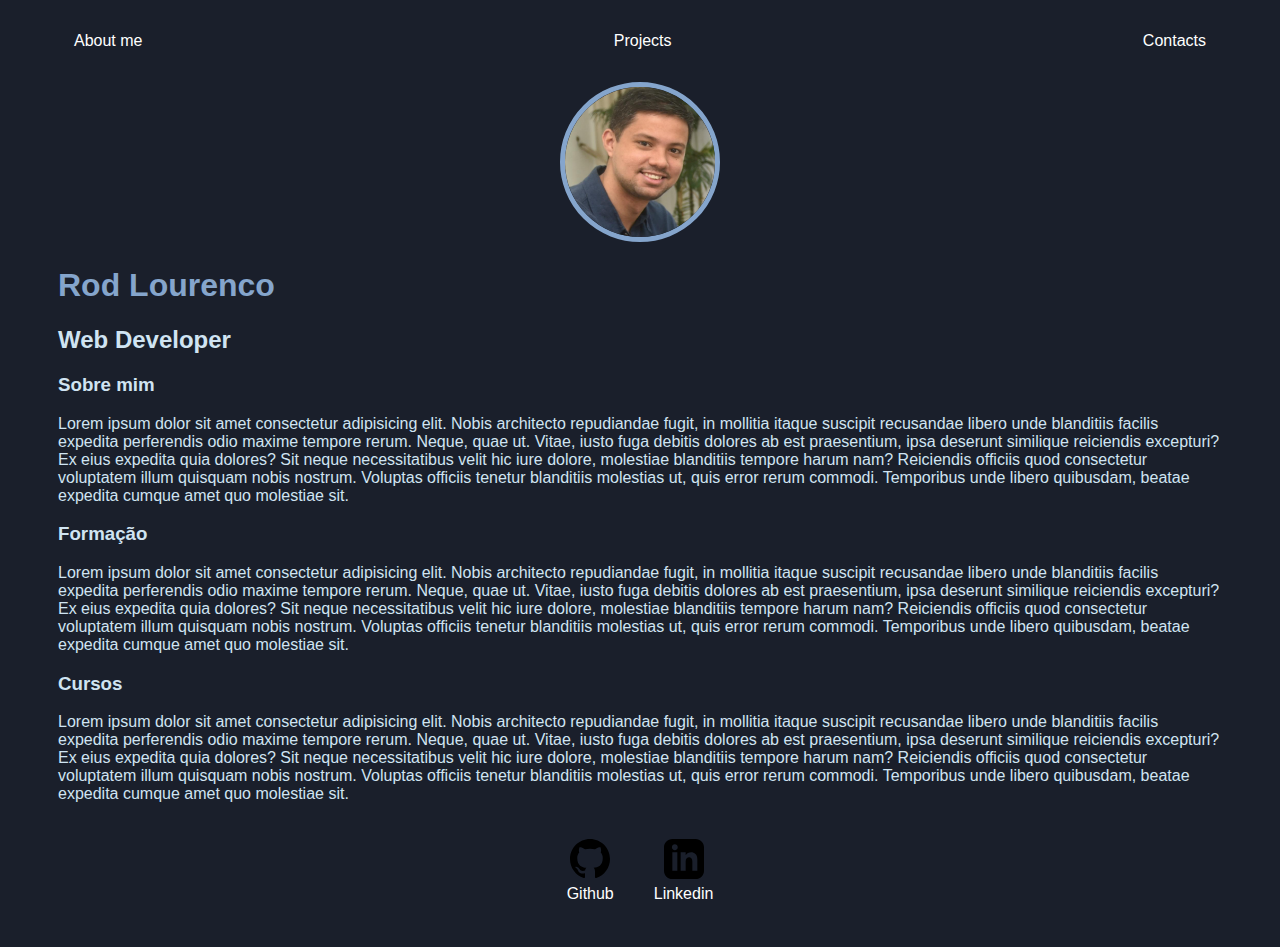
==== index.html @ d5538dc8 "commit inicial" ====
<!DOCTYPE html>
<html lang="en">
<head>
    <meta charset="UTF-8">
    <meta http-equiv="X-UA-Compatible" content="IE=edge">
    <meta name="viewport" content="width=device-width, initial-scale=1.0">
    <title>Rod Lourenco</title>
    <link rel="stylesheet" href="index.css">
</head>
<body> 

    <!--nav = Navigation element 
    ul = List of elements
    li = item of the list 
    -->
    <div class="container">
        <nav> 
            <ul>
                <li>
                    <a href="about.html">About me</a>
                </li>
                <li>
                    <a href="projects.html">Projects</a>
                </li>
                <li>
                    <a href="contact.html">Contacts</a>
                </li>
            </ul>
        </nav>  
        
        <header>
            <div class="center"> 
                <img src="image/profile photo.png" alt="Profile photo">
            </div>
            <h1>Rod Lourenco</h1>
            <h2>Web Developer</h2> 
        </header>
        
        <main>
            <section>
                <h3>
                    Sobre mim
                </h3>
                <p>Lorem ipsum dolor sit amet consectetur adipisicing elit. Nobis architecto repudiandae fugit, in mollitia itaque suscipit recusandae libero unde blanditiis facilis expedita perferendis odio maxime tempore rerum. Neque, quae ut.
                Vitae, iusto fuga debitis dolores ab est praesentium, ipsa deserunt similique reiciendis excepturi? Ex eius expedita quia dolores? Sit neque necessitatibus velit hic iure dolore, molestiae blanditiis tempore harum nam?
                Reiciendis officiis quod consectetur voluptatem illum quisquam nobis nostrum. Voluptas officiis tenetur blanditiis molestias ut, quis error rerum commodi. Temporibus unde libero quibusdam, beatae expedita cumque amet quo molestiae sit.</p>
            </section>
            <section>
                <h3>
                    Formação
                </h3>
                <p>Lorem ipsum dolor sit amet consectetur adipisicing elit. Nobis architecto repudiandae fugit, in mollitia itaque suscipit recusandae libero unde blanditiis facilis expedita perferendis odio maxime tempore rerum. Neque, quae ut.
                Vitae, iusto fuga debitis dolores ab est praesentium, ipsa deserunt similique reiciendis excepturi? Ex eius expedita quia dolores? Sit neque necessitatibus velit hic iure dolore, molestiae blanditiis tempore harum nam?
                Reiciendis officiis quod consectetur voluptatem illum quisquam nobis nostrum. Voluptas officiis tenetur blanditiis molestias ut, quis error rerum commodi. Temporibus unde libero quibusdam, beatae expedita cumque amet quo molestiae sit.</p>
            </section>
            <section>
                <h3>
                    Cursos
                </h3>
                <p>Lorem ipsum dolor sit amet consectetur adipisicing elit. Nobis architecto repudiandae fugit, in mollitia itaque suscipit recusandae libero unde blanditiis facilis expedita perferendis odio maxime tempore rerum. Neque, quae ut.
                Vitae, iusto fuga debitis dolores ab est praesentium, ipsa deserunt similique reiciendis excepturi? Ex eius expedita quia dolores? Sit neque necessitatibus velit hic iure dolore, molestiae blanditiis tempore harum nam?
                Reiciendis officiis quod consectetur voluptatem illum quisquam nobis nostrum. Voluptas officiis tenetur blanditiis molestias ut, quis error rerum commodi. Temporibus unde libero quibusdam, beatae expedita cumque amet quo molestiae sit.</p>
            </section>
        </main>
        
        <footer>
            <a href="https://github.com/" target="_blank" rel="noopener noreferrer"> <img src="image/iconmonstr-github-1.svg.svg" alt="Github">
            <p>Github</p>
        
            <a href="https://www.linkedin.com/" target="_blank" rel="noopener noreferrer"><img src="image/iconmonstr-linkedin-3.svg" alt="Linkedin">
            <p>Linkedin</p>
        </a>
        </footer>
    </div>


</body>
</html>
---- index.css ----
body{
    color: #D0E4F2;
    background-color: #1A1F2B;
    font-family: Arial, Helvetica, sans-serif;
}
ul{
    display: flex;
    justify-content: space-between;
    list-style-type: none;
    align-items: center;
    padding: 16px;

}
a{
    color: white;
    text-decoration: none;
}
header img{
    width: 150px;
    height: 150px;
    border-radius: 50%;
    border: 5px solid #85A5CC;
}
.center{
    text-align: center;
}
h1{
    color: #85A5CC;
}

footer img
{
    height: 40x;
    width: 40px;

  }
footer{
    display: flex;
    justify-content: center;
}
footer a {
    margin: 20px;
    text-align: center;
}

footer p {
    margin-top: 2px;
    text-align: left;
}
.container{
    padding: 0px 50px;
}

nav a:hover {
color: #4A6491;
}
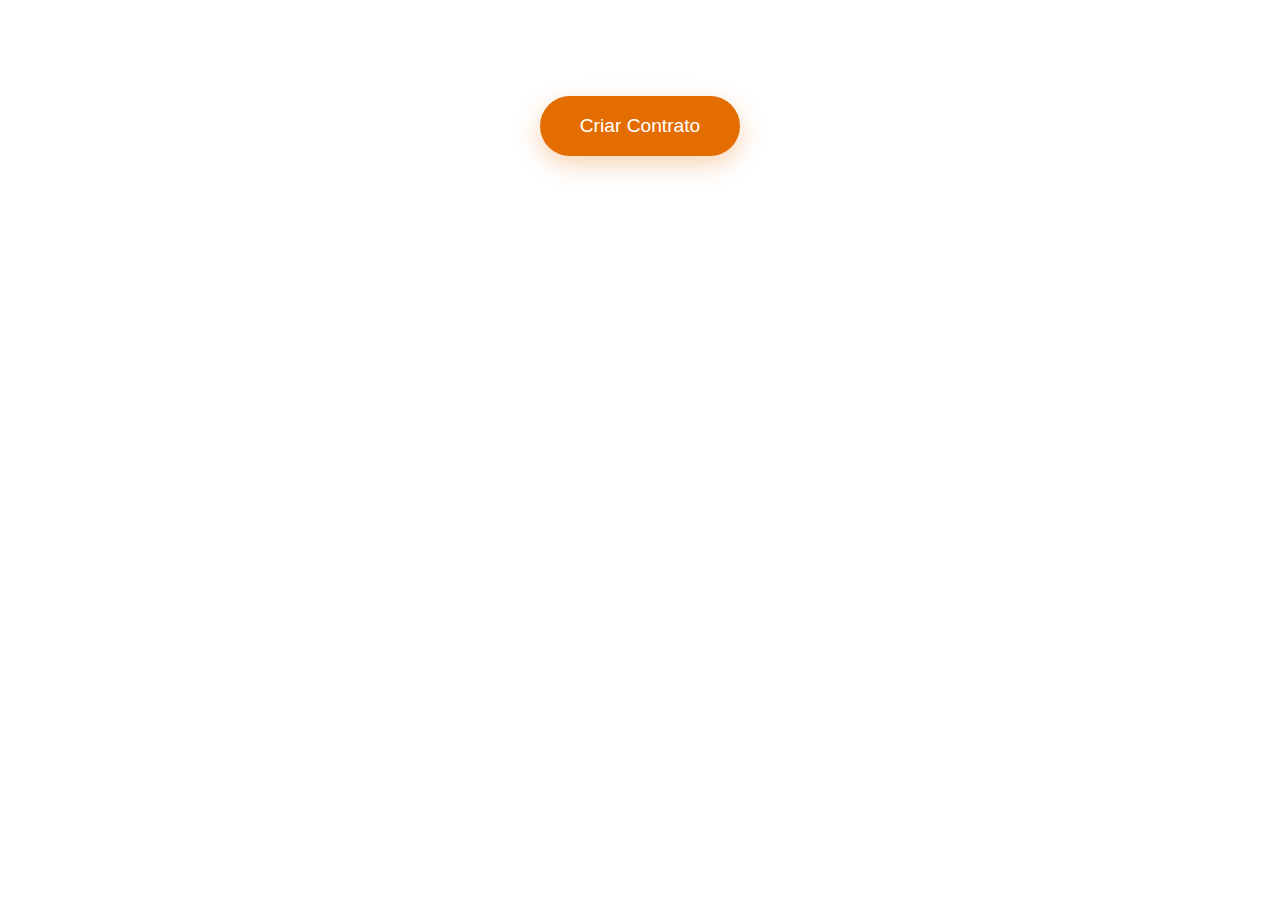
==== commit 839d91ec: "Update index.html" ====
--- a/index.html
+++ b/index.html
@@ -1,78 +1,328 @@
 <!DOCTYPE html>
-<html lang="en">
+<html lang="pt-BR">
 <head>
-    <meta charset="UTF-8">
-    <meta http-equiv="X-UA-Compatible" content="IE=edge">
-    <meta name="viewport" content="width=device-width, initial-scale=1.0">
-    <title>Rod Lourenco</title>
-    <link rel="stylesheet" href="index.css">
+  <meta charset="UTF-8">
+  <meta name="viewport" content="width=device-width, initial-scale=1.0">
+  <title>Contratos Inteligentes | Fintech</title>
+  <link href="https://fonts.googleapis.com/css2?family=Poppins:wght@400;500;600&display=swap" rel="stylesheet">
+  <style>
+    * {
+      box-sizing: border-box;
+      margin: 0;
+      padding: 0;
+    }
+    body {
+      font-family: 'Poppins', sans-serif;
+      min-height: 100vh;
+      background: #ffffff;
+      color: #333;
+      display: flex;
+      flex-direction: column;
+      align-items: center;
+      padding: 2rem;
+    }
+    .main-button {
+      background: #E36D00;
+      border: none;
+      color: #fff;
+      padding: 1.2rem 2.5rem;
+      border-radius: 50px;
+      font-size: 1.2rem;
+      cursor: pointer;
+      transition: all 0.3s ease;
+      margin-top: 4rem;
+      box-shadow: 0 8px 24px rgba(227, 109, 0, 0.3);
+    }
+    .main-button:hover {
+      background: #FF7F00;
+      transform: translateY(-2px);
+      box-shadow: 0 12px 32px rgba(227, 109, 0, 0.4);
+    }
+    .modal {
+      display: none;
+      position: fixed;
+      top: 0;
+      left: 0;
+      width: 100%;
+      height: 100%;
+      background: rgba(0, 0, 0, 0.6);
+      backdrop-filter: blur(5px);
+      justify-content: center;
+      align-items: center;
+    }
+    .modal-content {
+      background: #ffffff;
+      padding: 2rem;
+      border-radius: 25px;
+      width: 90%;
+      max-width: 400px;
+      box-shadow: 0 8px 32px rgba(0, 0, 0, 0.1);
+      animation: fadeIn 0.5s ease;
+    }
+    @keyframes fadeIn {
+      from { opacity: 0; }
+      to { opacity: 1; }
+    }
+    .contract-option {
+      background: #f8f8f8;
+      border: 2px solid #eee;
+      width: 100%;
+      padding: 1.5rem;
+      margin: 0.5rem 0;
+      border-radius: 15px;
+      color: #333;
+      font-size: 1rem;
+      cursor: pointer;
+      transition: all 0.3s ease;
+    }
+    .contract-option:hover {
+      background: #fff;
+      border-color: #E36D00;
+    }
+    .disabled {
+      background: #f8f8f8;
+      color: #999;
+      cursor: not-allowed;
+    }
+    .form-step {
+      display: none;
+      background: #fff;
+      padding: 2rem;
+      border-radius: 25px;
+      width: 90%;
+      max-width: 600px;
+      margin: 1rem 0;
+      box-shadow: 0 4px 24px rgba(0, 0, 0, 0.1);
+    }
+    .form-step.active {
+      display: block;
+    }
+    label {
+      display: block;
+      margin-bottom: 0.5rem;
+      font-weight: 500;
+      color: #666;
+    }
+    input {
+      width: 100%;
+      padding: 1rem;
+      margin: 1rem 0;
+      background: #f8f8f8;
+      border: 2px solid #eee;
+      border-radius: 12px;
+      color: #333;
+      font-size: 1rem;
+      transition: all 0.3s ease;
+    }
+    input:focus {
+      border-color: #E36D00;
+      outline: none;
+    }
+    input:read-only {
+      background: #f0f0f0;
+    }
+    button[onclick*="nextStep"], button[onclick*="createDocument"] {
+      background: #E36D00;
+      color: #fff;
+      border: none;
+      padding: 1rem 2rem;
+      border-radius: 12px;
+      float: right;
+      cursor: pointer;
+      transition: all 0.3s ease;
+    }
+    button[onclick*="nextStep"]:hover, button[onclick*="createDocument"]:hover {
+      background: #FF7F00;
+    }
+    .document-container {
+      background: #fff;
+      padding: 2rem;
+      border-radius: 25px;
+      width: 90%;
+      max-width: 800px;
+      margin: 2rem 0;
+      display: none;
+      box-shadow: 0 4px 24px rgba(0, 0, 0, 0.1);
+    }
+    .typing-animation {
+      color: #333;
+      line-height: 1.6;
+      font-size: 1rem;
+      border-right: 2px solid #E36D00;
+      white-space: pre-wrap;
+      overflow: hidden;
+      animation: typing 3s steps(40) 1s forwards,
+                 blink-caret 0.75s step-end infinite;
+    }
+    @keyframes typing {
+      from { width: 0; }
+      to { width: 100%; }
+    }
+    @keyframes blink-caret {
+      from, to { border-color: transparent; }
+      50% { border-color: #E36D00; }
+    }
+    .send-button {
+      background: #E36D00;
+      color: #fff;
+      border: none;
+      padding: 1.2rem 2.5rem;
+      border-radius: 50px;
+      font-size: 1.1rem;
+      cursor: pointer;
+      transition: all 0.3s ease;
+      margin: 2rem 0;
+      box-shadow: 0 4px 16px rgba(227, 109, 0, 0.3);
+    }
+    .send-button:hover {
+      background: #FF7F00;
+      transform: translateY(-2px);
+    }
+    .boletos-container {
+      background: #fff;
+      padding: 2rem;
+      border-radius: 25px;
+      width: 90%;
+      max-width: 800px;
+      margin: 2rem 0;
+      box-shadow: 0 4px 24px rgba(0, 0, 0, 0.1);
+      display: none;
+    }
+    .boletos-container h2 {
+      margin-bottom: 1rem;
+      text-align: center;
+      color: #333;
+    }
+    .boleto {
+      background: #f8f8f8;
+      padding: 1.5rem;
+      border-radius: 15px;
+      margin: 1rem 0;
+      transition: all 0.3s ease;
+      border-left: 4px solid #E36D00;
+    }
+    .boleto:hover {
+      transform: translateX(8px);
+    }
+  </style>
 </head>
-<body> 
-
-    <!--nav = Navigation element 
-    ul = List of elements
-    li = item of the list 
-    -->
-    <div class="container">
-        <nav> 
-            <ul>
-                <li>
-                    <a href="about.html">About me</a>
-                </li>
-                <li>
-                    <a href="projects.html">Projects</a>
-                </li>
-                <li>
-                    <a href="contact.html">Contacts</a>
-                </li>
-            </ul>
-        </nav>  
-        
-        <header>
-            <div class="center"> 
-                <img src="image/profile photo.png" alt="Profile photo">
-            </div>
-            <h1>Rod Lourenco</h1>
-            <h2>Web Developer</h2> 
-        </header>
-        
-        <main>
-            <section>
-                <h3>
-                    Sobre mim
-                </h3>
-                <p>Lorem ipsum dolor sit amet consectetur adipisicing elit. Nobis architecto repudiandae fugit, in mollitia itaque suscipit recusandae libero unde blanditiis facilis expedita perferendis odio maxime tempore rerum. Neque, quae ut.
-                Vitae, iusto fuga debitis dolores ab est praesentium, ipsa deserunt similique reiciendis excepturi? Ex eius expedita quia dolores? Sit neque necessitatibus velit hic iure dolore, molestiae blanditiis tempore harum nam?
-                Reiciendis officiis quod consectetur voluptatem illum quisquam nobis nostrum. Voluptas officiis tenetur blanditiis molestias ut, quis error rerum commodi. Temporibus unde libero quibusdam, beatae expedita cumque amet quo molestiae sit.</p>
-            </section>
-            <section>
-                <h3>
-                    Formação
-                </h3>
-                <p>Lorem ipsum dolor sit amet consectetur adipisicing elit. Nobis architecto repudiandae fugit, in mollitia itaque suscipit recusandae libero unde blanditiis facilis expedita perferendis odio maxime tempore rerum. Neque, quae ut.
-                Vitae, iusto fuga debitis dolores ab est praesentium, ipsa deserunt similique reiciendis excepturi? Ex eius expedita quia dolores? Sit neque necessitatibus velit hic iure dolore, molestiae blanditiis tempore harum nam?
-                Reiciendis officiis quod consectetur voluptatem illum quisquam nobis nostrum. Voluptas officiis tenetur blanditiis molestias ut, quis error rerum commodi. Temporibus unde libero quibusdam, beatae expedita cumque amet quo molestiae sit.</p>
-            </section>
-            <section>
-                <h3>
-                    Cursos
-                </h3>
-                <p>Lorem ipsum dolor sit amet consectetur adipisicing elit. Nobis architecto repudiandae fugit, in mollitia itaque suscipit recusandae libero unde blanditiis facilis expedita perferendis odio maxime tempore rerum. Neque, quae ut.
-                Vitae, iusto fuga debitis dolores ab est praesentium, ipsa deserunt similique reiciendis excepturi? Ex eius expedita quia dolores? Sit neque necessitatibus velit hic iure dolore, molestiae blanditiis tempore harum nam?
-                Reiciendis officiis quod consectetur voluptatem illum quisquam nobis nostrum. Voluptas officiis tenetur blanditiis molestias ut, quis error rerum commodi. Temporibus unde libero quibusdam, beatae expedita cumque amet quo molestiae sit.</p>
-            </section>
-        </main>
-        
-        <footer>
-            <a href="https://github.com/" target="_blank" rel="noopener noreferrer"> <img src="image/iconmonstr-github-1.svg.svg" alt="Github">
-            <p>Github</p>
-        
-            <a href="https://www.linkedin.com/" target="_blank" rel="noopener noreferrer"><img src="image/iconmonstr-linkedin-3.svg" alt="Linkedin">
-            <p>Linkedin</p>
-        </a>
-        </footer>
+<body>
+  <!-- Rest of the HTML remains exactly the same -->
+  <button class="main-button" onclick="showModal()">Criar Contrato</button>
+
+  <div id="modal" class="modal" onclick="closeModal(event)">
+    <div class="modal-content">
+      <button class="contract-option" onclick="selectContract('rent')">Contrato de Locação</button>
+      <button class="contract-option disabled">Contrato de Empréstimo (Em Breve)</button>
     </div>
-
-
+  </div>
+
+  <div id="formStep1" class="form-step">
+    <label>Endereço do Imóvel:</label>
+    <input type="text" value="Av. Paulista, 1000 - São Paulo/SP" readonly>
+    <button onclick="nextStep(1)">Próximo</button>
+  </div>
+
+  <div id="formStep2" class="form-step">
+    <label>Valor do Aluguel Mensal:</label>
+    <input type="text" value="R$ 3.500,00" readonly>
+    <button onclick="nextStep(2)">Próximo</button>
+  </div>
+
+  <div id="formStep3" class="form-step">
+    <label>Duração do Contrato (meses):</label>
+    <input type="text" value="24" readonly>
+    <button onclick="nextStep(3)">Próximo</button>
+  </div>
+
+  <div id="formStep4" class="form-step">
+    <label>Nome do Locador:</label>
+    <input type="text" value="Maria da Silva" readonly>
+    <button onclick="createDocument()">Gerar Contrato</button>
+  </div>
+
+  <div class="document-container" id="documentContainer">
+    <div class="typing-animation" id="contractContent"></div>
+  </div>
+
+  <div class="boletos-container" id="boletosContainer">
+    <h2>Boletos Gerados</h2>
+    <div id="boletosList"></div>
+  </div>
+
+  <button class="send-button" id="sendButton" style="display: none;">Enviar para Assinatura</button>
+
+  <!-- JavaScript remains exactly the same -->
+  <script>
+    function showModal() {
+      document.getElementById('modal').style.display = 'flex';
+    }
+
+    function closeModal(event) {
+      if (event.target.id === 'modal') {
+        document.getElementById('modal').style.display = 'none';
+      }
+    }
+
+    function selectContract(type) {
+      document.getElementById('modal').style.display = 'none';
+      document.getElementById('formStep1').classList.add('active');
+    }
+
+    function nextStep(currentStep) {
+      document.getElementById(`formStep${currentStep}`).classList.remove('active');
+      document.getElementById(`formStep${currentStep + 1}`).classList.add('active');
+    }
+
+    function createDocument() {
+      document.getElementById('formStep4').classList.remove('active');
+      const content = `CONTRATO DE LOCAÇÃO RESIDENCIAL\n\n` +
+                      `Entre as partes:\n` +
+                      `Locador: Maria da Silva\n` +
+                      `Locatário: [NOME DO LOCATÁRIO]\n\n` +
+                      `Imóvel localizado: Av. Paulista, 1000 - São Paulo/SP\n` +
+                      `Valor do aluguel: R$ 3.500,00 (três mil e quinhentos reais)\n` +
+                      `Prazo: 24 meses\n\n` +
+                      `Cláusulas:\n` +
+                      `1. O locatário se compromete a...`;
+
+      const contractContentElement = document.getElementById('contractContent');
+      contractContentElement.textContent = content;
+      document.getElementById('documentContainer').style.display = 'block';
+      document.getElementById('sendButton').style.display = 'block';
+
+      contractContentElement.removeEventListener('animationend', onTypingAnimationEnd);
+      contractContentElement.addEventListener('animationend', onTypingAnimationEnd);
+    }
+
+    function onTypingAnimationEnd(e) {
+      if (e.animationName === 'typing') {
+        generateBoletos();
+      }
+    }
+
+    function generateBoletos() {
+      const boletosContainer = document.getElementById('boletosContainer');
+      const boletosList = document.getElementById('boletosList');
+      boletosList.innerHTML = '';
+
+      const mockBoletos = [
+        { id: 1, value: "R$ 1.750,00", dueDate: "10/03/2025" },
+        { id: 2, value: "R$ 1.750,00", dueDate: "10/04/2025" },
+        { id: 3, value: "R$ 1.750,00", dueDate: "10/05/2025" }
+      ];
+
+      mockBoletos.forEach(boleto => {
+        const boletoDiv = document.createElement('div');
+        boletoDiv.className = 'boleto';
+        boletoDiv.innerHTML = `<p><strong>Boleto ${boleto.id}</strong></p>
+                               <p>Valor: ${boleto.value}</p>
+                               <p>Vencimento: ${boleto.dueDate}</p>`;
+        boletosList.appendChild(boletoDiv);
+      });
+
+      boletosContainer.style.display = 'block';
+    }
+  </script>
 </body>
-</html>+</html>
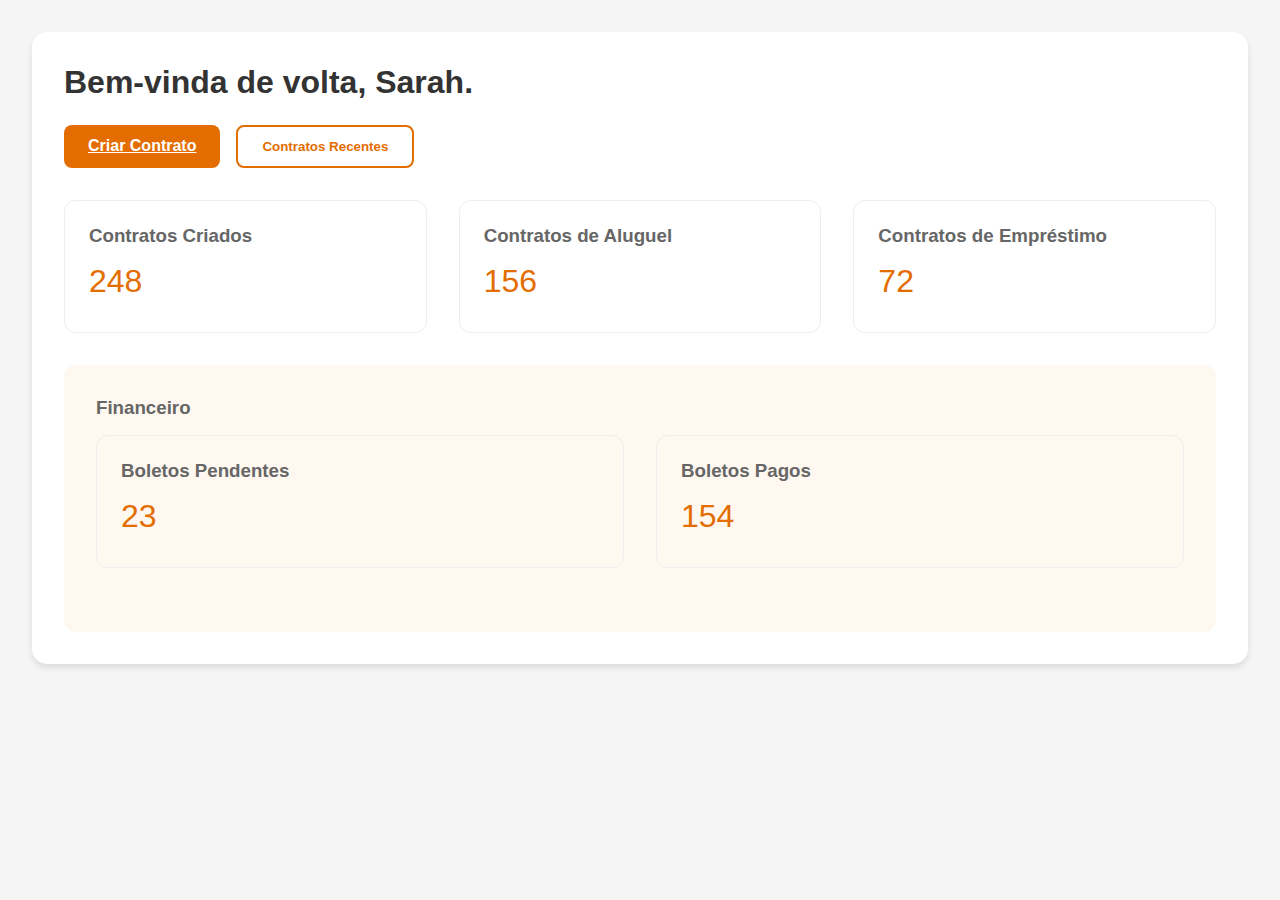
==== commit 4ff971b4: "Update index.html" ====
--- a/index.html
+++ b/index.html
@@ -1,328 +1,131 @@
 <!DOCTYPE html>
 <html lang="pt-BR">
 <head>
-  <meta charset="UTF-8">
-  <meta name="viewport" content="width=device-width, initial-scale=1.0">
-  <title>Contratos Inteligentes | Fintech</title>
-  <link href="https://fonts.googleapis.com/css2?family=Poppins:wght@400;500;600&display=swap" rel="stylesheet">
-  <style>
-    * {
-      box-sizing: border-box;
-      margin: 0;
-      padding: 0;
-    }
-    body {
-      font-family: 'Poppins', sans-serif;
-      min-height: 100vh;
-      background: #ffffff;
-      color: #333;
-      display: flex;
-      flex-direction: column;
-      align-items: center;
-      padding: 2rem;
-    }
-    .main-button {
-      background: #E36D00;
-      border: none;
-      color: #fff;
-      padding: 1.2rem 2.5rem;
-      border-radius: 50px;
-      font-size: 1.2rem;
-      cursor: pointer;
-      transition: all 0.3s ease;
-      margin-top: 4rem;
-      box-shadow: 0 8px 24px rgba(227, 109, 0, 0.3);
-    }
-    .main-button:hover {
-      background: #FF7F00;
-      transform: translateY(-2px);
-      box-shadow: 0 12px 32px rgba(227, 109, 0, 0.4);
-    }
-    .modal {
-      display: none;
-      position: fixed;
-      top: 0;
-      left: 0;
-      width: 100%;
-      height: 100%;
-      background: rgba(0, 0, 0, 0.6);
-      backdrop-filter: blur(5px);
-      justify-content: center;
-      align-items: center;
-    }
-    .modal-content {
-      background: #ffffff;
-      padding: 2rem;
-      border-radius: 25px;
-      width: 90%;
-      max-width: 400px;
-      box-shadow: 0 8px 32px rgba(0, 0, 0, 0.1);
-      animation: fadeIn 0.5s ease;
-    }
-    @keyframes fadeIn {
-      from { opacity: 0; }
-      to { opacity: 1; }
-    }
-    .contract-option {
-      background: #f8f8f8;
-      border: 2px solid #eee;
-      width: 100%;
-      padding: 1.5rem;
-      margin: 0.5rem 0;
-      border-radius: 15px;
-      color: #333;
-      font-size: 1rem;
-      cursor: pointer;
-      transition: all 0.3s ease;
-    }
-    .contract-option:hover {
-      background: #fff;
-      border-color: #E36D00;
-    }
-    .disabled {
-      background: #f8f8f8;
-      color: #999;
-      cursor: not-allowed;
-    }
-    .form-step {
-      display: none;
-      background: #fff;
-      padding: 2rem;
-      border-radius: 25px;
-      width: 90%;
-      max-width: 600px;
-      margin: 1rem 0;
-      box-shadow: 0 4px 24px rgba(0, 0, 0, 0.1);
-    }
-    .form-step.active {
-      display: block;
-    }
-    label {
-      display: block;
-      margin-bottom: 0.5rem;
-      font-weight: 500;
-      color: #666;
-    }
-    input {
-      width: 100%;
-      padding: 1rem;
-      margin: 1rem 0;
-      background: #f8f8f8;
-      border: 2px solid #eee;
-      border-radius: 12px;
-      color: #333;
-      font-size: 1rem;
-      transition: all 0.3s ease;
-    }
-    input:focus {
-      border-color: #E36D00;
-      outline: none;
-    }
-    input:read-only {
-      background: #f0f0f0;
-    }
-    button[onclick*="nextStep"], button[onclick*="createDocument"] {
-      background: #E36D00;
-      color: #fff;
-      border: none;
-      padding: 1rem 2rem;
-      border-radius: 12px;
-      float: right;
-      cursor: pointer;
-      transition: all 0.3s ease;
-    }
-    button[onclick*="nextStep"]:hover, button[onclick*="createDocument"]:hover {
-      background: #FF7F00;
-    }
-    .document-container {
-      background: #fff;
-      padding: 2rem;
-      border-radius: 25px;
-      width: 90%;
-      max-width: 800px;
-      margin: 2rem 0;
-      display: none;
-      box-shadow: 0 4px 24px rgba(0, 0, 0, 0.1);
-    }
-    .typing-animation {
-      color: #333;
-      line-height: 1.6;
-      font-size: 1rem;
-      border-right: 2px solid #E36D00;
-      white-space: pre-wrap;
-      overflow: hidden;
-      animation: typing 3s steps(40) 1s forwards,
-                 blink-caret 0.75s step-end infinite;
-    }
-    @keyframes typing {
-      from { width: 0; }
-      to { width: 100%; }
-    }
-    @keyframes blink-caret {
-      from, to { border-color: transparent; }
-      50% { border-color: #E36D00; }
-    }
-    .send-button {
-      background: #E36D00;
-      color: #fff;
-      border: none;
-      padding: 1.2rem 2.5rem;
-      border-radius: 50px;
-      font-size: 1.1rem;
-      cursor: pointer;
-      transition: all 0.3s ease;
-      margin: 2rem 0;
-      box-shadow: 0 4px 16px rgba(227, 109, 0, 0.3);
-    }
-    .send-button:hover {
-      background: #FF7F00;
-      transform: translateY(-2px);
-    }
-    .boletos-container {
-      background: #fff;
-      padding: 2rem;
-      border-radius: 25px;
-      width: 90%;
-      max-width: 800px;
-      margin: 2rem 0;
-      box-shadow: 0 4px 24px rgba(0, 0, 0, 0.1);
-      display: none;
-    }
-    .boletos-container h2 {
-      margin-bottom: 1rem;
-      text-align: center;
-      color: #333;
-    }
-    .boleto {
-      background: #f8f8f8;
-      padding: 1.5rem;
-      border-radius: 15px;
-      margin: 1rem 0;
-      transition: all 0.3s ease;
-      border-left: 4px solid #E36D00;
-    }
-    .boleto:hover {
-      transform: translateX(8px);
-    }
-  </style>
+    <meta charset="UTF-8">
+    <meta name="viewport" content="width=device-width, initial-scale=1.0">
+    <title>Dashboard de Contratos</title>
+    <style>
+        * {
+            margin: 0;
+            padding: 0;
+            box-sizing: border-box;
+            font-family: Arial, sans-serif;
+        }
+
+        body {
+            background: #f5f5f5;
+            padding: 2rem;
+        }
+
+        .dashboard {
+            background: white;
+            padding: 2rem;
+            border-radius: 15px;
+            box-shadow: 0 4px 6px rgba(0, 0, 0, 0.1);
+        }
+
+        .welcome-section h1 {
+            color: #333;
+            margin-bottom: 1.5rem;
+        }
+
+        .button-group {
+            display: flex;
+            gap: 1rem;
+            margin-bottom: 2rem;
+        }
+
+        .btn-primary {
+            background: #E36D00;
+            color: white;
+            padding: 12px 24px;
+            border: none;
+            border-radius: 8px;
+            cursor: pointer;
+            font-weight: bold;
+        }
+
+        .btn-secondary {
+            background: white;
+            color: #E36D00;
+            padding: 12px 24px;
+            border: 2px solid #E36D00;
+            border-radius: 8px;
+            cursor: pointer;
+            font-weight: bold;
+        }
+
+        .stats-grid {
+            display: flex;
+            gap: 2rem;
+            margin-bottom: 2rem;
+        }
+
+        .stat-card {
+            flex: 1;
+            padding: 1.5rem;
+            border-radius: 12px;
+            border: 1px solid #eee;
+        }
+
+        .stat-number {
+            font-size: 2rem;
+            color: #E36D00;
+            margin: 0.5rem 0;
+        }
+
+        .financial-card {
+            background: #fff8f0;
+            padding: 2rem;
+            border-radius: 12px;
+            margin-top: 2rem;
+        }
+
+        .section-title {
+            color: #666;
+            margin-bottom: 1rem;
+        }
+
+    </style>
 </head>
 <body>
-  <!-- Rest of the HTML remains exactly the same -->
-  <button class="main-button" onclick="showModal()">Criar Contrato</button>
+    <div class="dashboard">
+        <div class="welcome-section">
+            <h1>Bem-vinda de volta, Sarah.</h1>
+       <div class="button-group">
+                <a href="contract.html" class="btn-primary">Criar Contrato</a>
+                <button class="btn-secondary">Contratos Recentes</button>
+            </div>
+        </div>
 
-  <div id="modal" class="modal" onclick="closeModal(event)">
-    <div class="modal-content">
-      <button class="contract-option" onclick="selectContract('rent')">Contrato de Locação</button>
-      <button class="contract-option disabled">Contrato de Empréstimo (Em Breve)</button>
+        <div class="stats-grid">
+            <div class="stat-card">
+                <h3 class="section-title">Contratos Criados</h3>
+                <div class="stat-number">248</div>
+            </div>
+            <div class="stat-card">
+                <h3 class="section-title">Contratos de Aluguel</h3>
+                <div class="stat-number">156</div>
+            </div>
+            <div class="stat-card">
+                <h3 class="section-title">Contratos de Empréstimo</h3>
+                <div class="stat-number">72</div>
+            </div>
+        </div>
+
+        <div class="financial-card">
+            <h3 class="section-title">Financeiro</h3>
+            <div class="stats-grid">
+                <div class="stat-card">
+                    <h3 class="section-title">Boletos Pendentes</h3>
+                    <div class="stat-number">23</div>
+                </div>
+                <div class="stat-card">
+                    <h3 class="section-title">Boletos Pagos</h3>
+                    <div class="stat-number">154</div>
+                </div>
+            </div>
+        </div>
     </div>
-  </div>
-
-  <div id="formStep1" class="form-step">
-    <label>Endereço do Imóvel:</label>
-    <input type="text" value="Av. Paulista, 1000 - São Paulo/SP" readonly>
-    <button onclick="nextStep(1)">Próximo</button>
-  </div>
-
-  <div id="formStep2" class="form-step">
-    <label>Valor do Aluguel Mensal:</label>
-    <input type="text" value="R$ 3.500,00" readonly>
-    <button onclick="nextStep(2)">Próximo</button>
-  </div>
-
-  <div id="formStep3" class="form-step">
-    <label>Duração do Contrato (meses):</label>
-    <input type="text" value="24" readonly>
-    <button onclick="nextStep(3)">Próximo</button>
-  </div>
-
-  <div id="formStep4" class="form-step">
-    <label>Nome do Locador:</label>
-    <input type="text" value="Maria da Silva" readonly>
-    <button onclick="createDocument()">Gerar Contrato</button>
-  </div>
-
-  <div class="document-container" id="documentContainer">
-    <div class="typing-animation" id="contractContent"></div>
-  </div>
-
-  <div class="boletos-container" id="boletosContainer">
-    <h2>Boletos Gerados</h2>
-    <div id="boletosList"></div>
-  </div>
-
-  <button class="send-button" id="sendButton" style="display: none;">Enviar para Assinatura</button>
-
-  <!-- JavaScript remains exactly the same -->
-  <script>
-    function showModal() {
-      document.getElementById('modal').style.display = 'flex';
-    }
-
-    function closeModal(event) {
-      if (event.target.id === 'modal') {
-        document.getElementById('modal').style.display = 'none';
-      }
-    }
-
-    function selectContract(type) {
-      document.getElementById('modal').style.display = 'none';
-      document.getElementById('formStep1').classList.add('active');
-    }
-
-    function nextStep(currentStep) {
-      document.getElementById(`formStep${currentStep}`).classList.remove('active');
-      document.getElementById(`formStep${currentStep + 1}`).classList.add('active');
-    }
-
-    function createDocument() {
-      document.getElementById('formStep4').classList.remove('active');
-      const content = `CONTRATO DE LOCAÇÃO RESIDENCIAL\n\n` +
-                      `Entre as partes:\n` +
-                      `Locador: Maria da Silva\n` +
-                      `Locatário: [NOME DO LOCATÁRIO]\n\n` +
-                      `Imóvel localizado: Av. Paulista, 1000 - São Paulo/SP\n` +
-                      `Valor do aluguel: R$ 3.500,00 (três mil e quinhentos reais)\n` +
-                      `Prazo: 24 meses\n\n` +
-                      `Cláusulas:\n` +
-                      `1. O locatário se compromete a...`;
-
-      const contractContentElement = document.getElementById('contractContent');
-      contractContentElement.textContent = content;
-      document.getElementById('documentContainer').style.display = 'block';
-      document.getElementById('sendButton').style.display = 'block';
-
-      contractContentElement.removeEventListener('animationend', onTypingAnimationEnd);
-      contractContentElement.addEventListener('animationend', onTypingAnimationEnd);
-    }
-
-    function onTypingAnimationEnd(e) {
-      if (e.animationName === 'typing') {
-        generateBoletos();
-      }
-    }
-
-    function generateBoletos() {
-      const boletosContainer = document.getElementById('boletosContainer');
-      const boletosList = document.getElementById('boletosList');
-      boletosList.innerHTML = '';
-
-      const mockBoletos = [
-        { id: 1, value: "R$ 1.750,00", dueDate: "10/03/2025" },
-        { id: 2, value: "R$ 1.750,00", dueDate: "10/04/2025" },
-        { id: 3, value: "R$ 1.750,00", dueDate: "10/05/2025" }
-      ];
-
-      mockBoletos.forEach(boleto => {
-        const boletoDiv = document.createElement('div');
-        boletoDiv.className = 'boleto';
-        boletoDiv.innerHTML = `<p><strong>Boleto ${boleto.id}</strong></p>
-                               <p>Valor: ${boleto.value}</p>
-                               <p>Vencimento: ${boleto.dueDate}</p>`;
-        boletosList.appendChild(boletoDiv);
-      });
-
-      boletosContainer.style.display = 'block';
-    }
-  </script>
 </body>
 </html>
